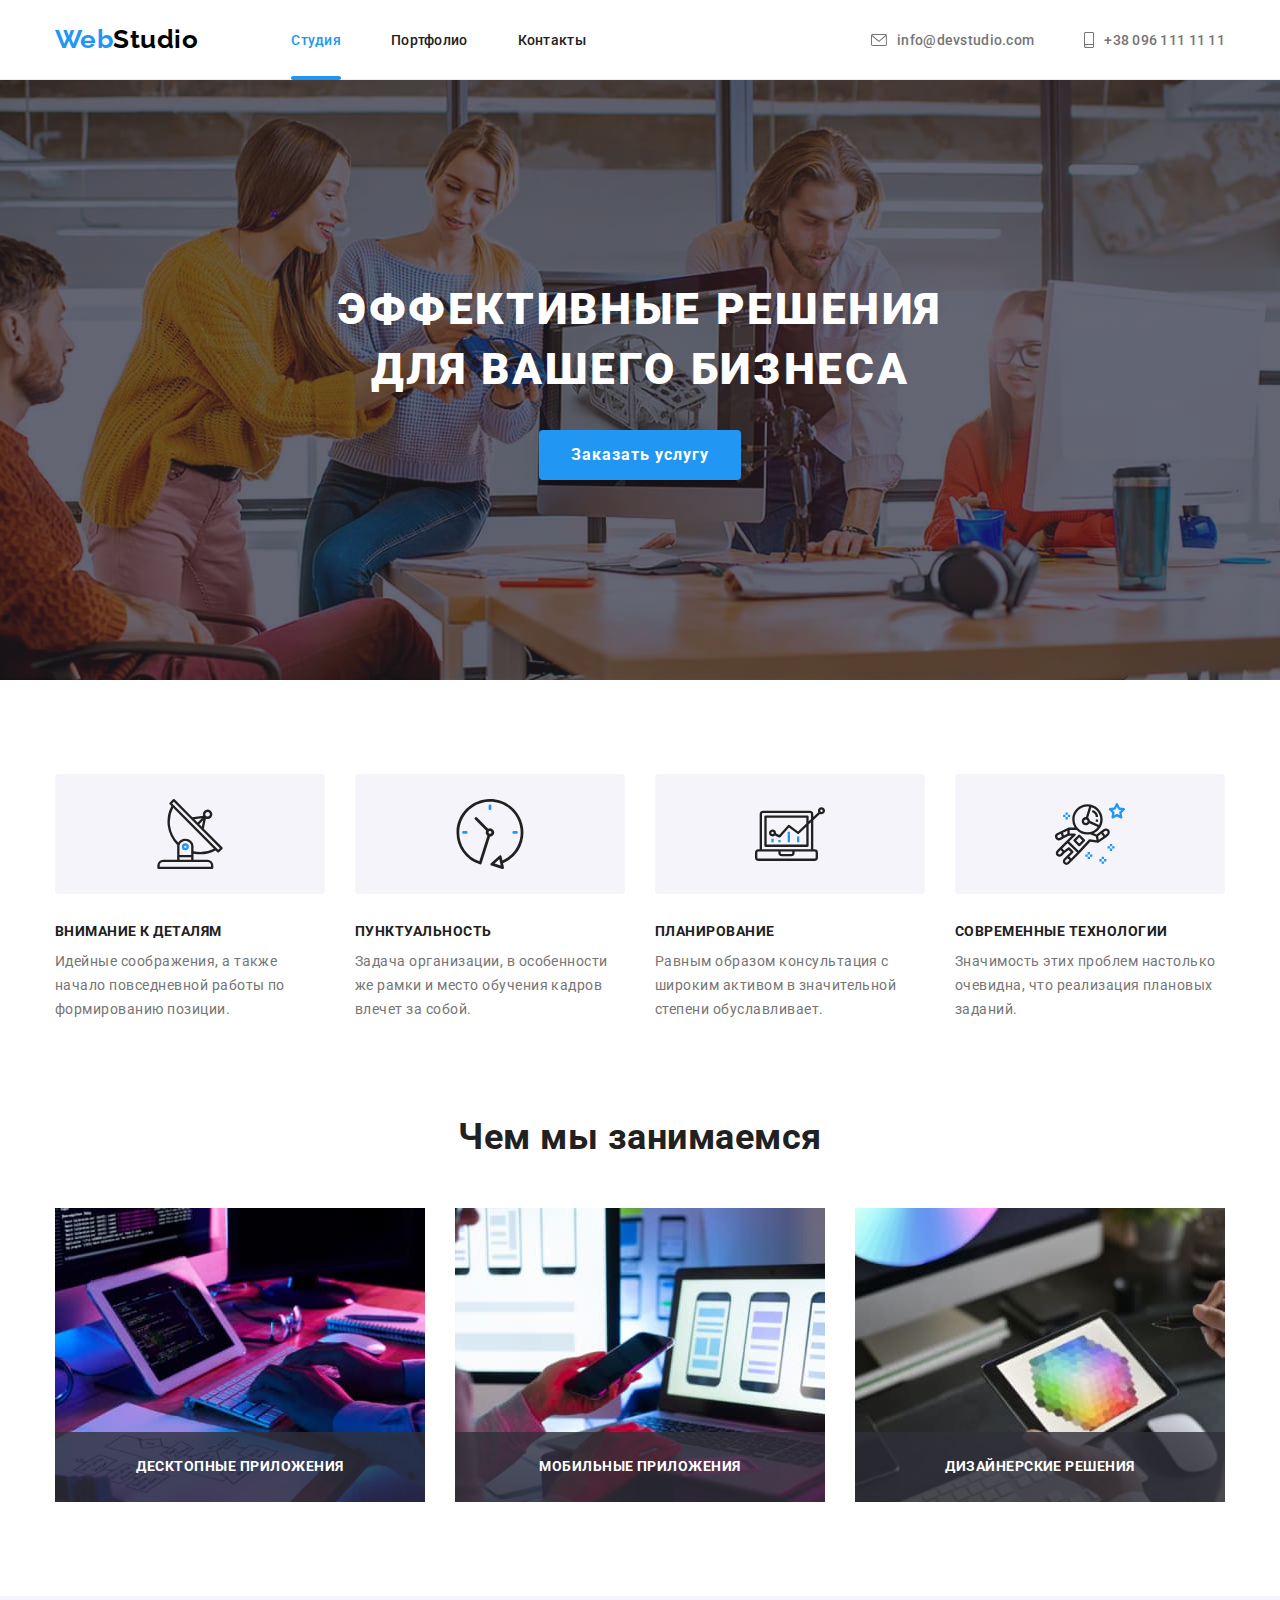
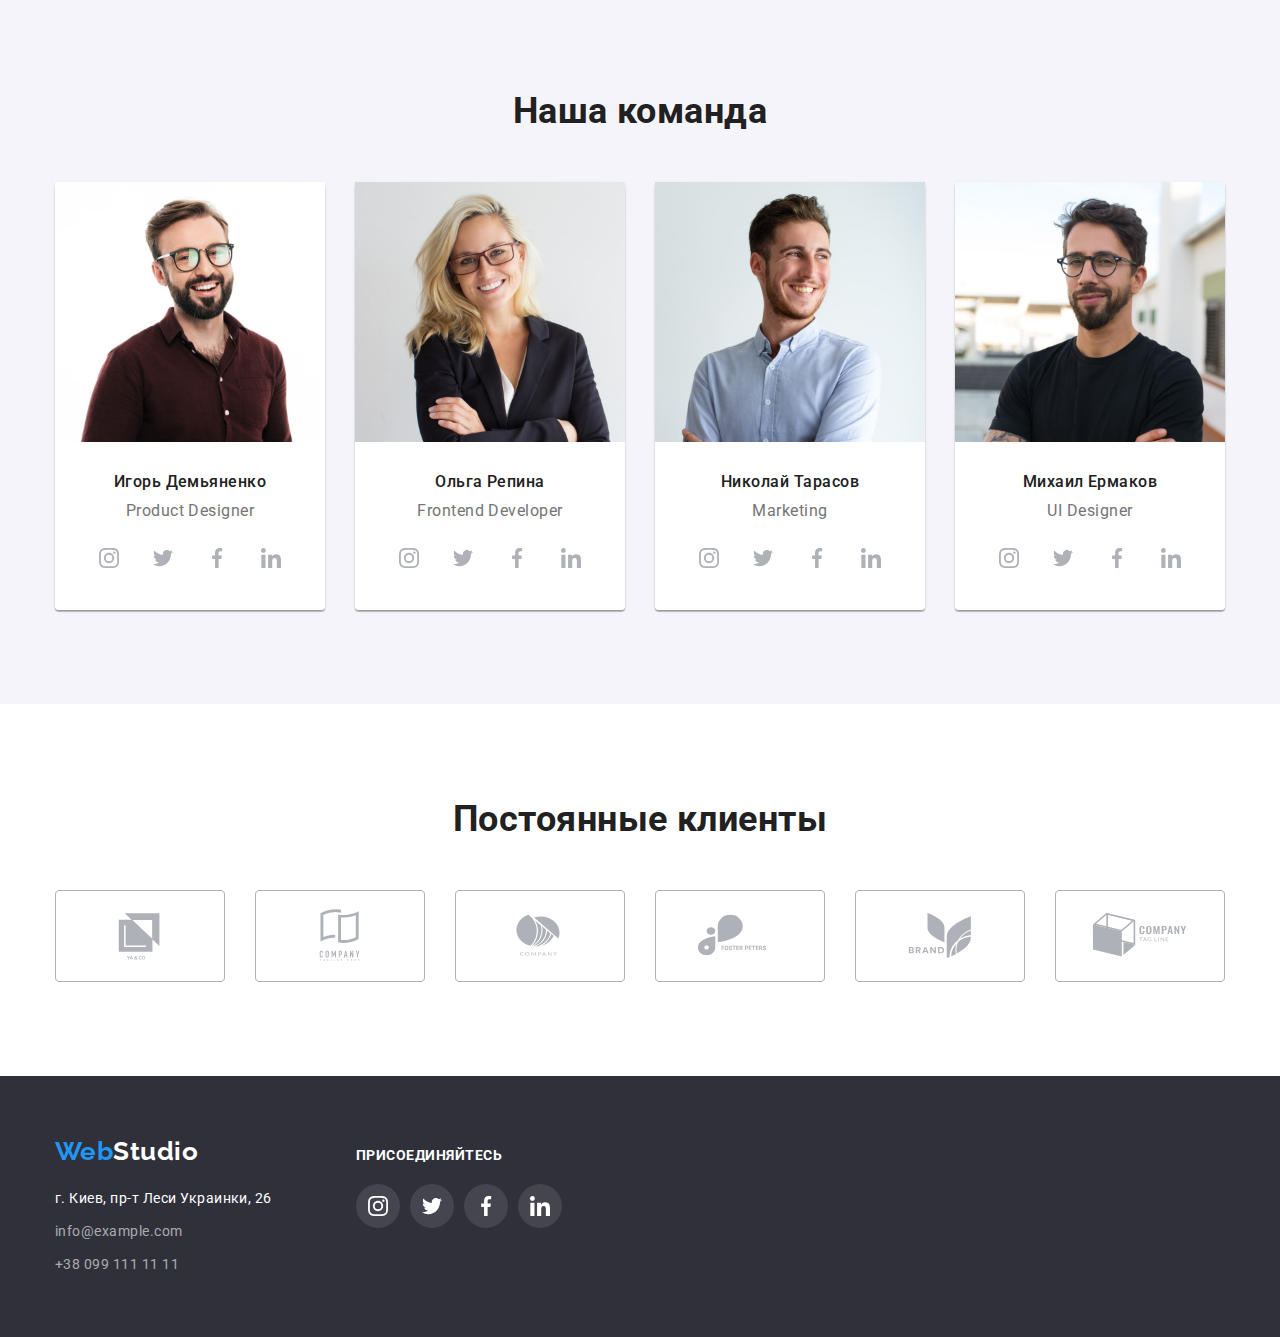
==== index.html @ 4db2b27e "Start hw-6" ====
<!DOCTYPE html>
<html lang="ru">
<head>
    <meta charset="UTF-8">
    <meta http-equiv="X-UA-Compatible" content="IE=edge">
    <meta name="viewport" content="width=device-width, initial-scale=1.0">
    <title>Главная</title>
    <link rel="preconnect" href="https://fonts.gstatic.com">
    <link href="https://fonts.googleapis.com/css2?family=Raleway:wght@700&family=Roboto:wght@400;500;700;900&display=swap" rel="stylesheet">
    <link rel="stylesheet" href="./css/modern-normalize.css">
    <link rel="stylesheet" href="./css/styles.css">
</head>
<body>
    <!-- Верхняя панель -->   
    <header class="header"> 
        <div class="container">      
            <a href=" " class="header-logo"> <span class="logo-blue">Web</span>Studio</a>
            <nav>
                <ul class="header-nav">
                    <li class="header-nav-list"> <a href="./index.html " class="header-link-current">Студия</a> </li>
                    <li class="header-nav-list"> <a href="./portfolio.html" class="header-link">Портфолио</a> </li>
                    <li class="header-nav-list"> <a href=" " class="header-link">Контакты</a> </li>
                </ul>
            </nav>
                <ul class="header-address">
                    <li class="header-address-list"> 
                        <a href="mailto:info@devstudio.com" class="header-address-grey"> 
                            <svg class="icon-envelope" width="16" height="12">
                                <use href="./images/icons.svg#icon-envelope"></use>
                            </svg>
                        info@devstudio.com</a> 
                    </li>
                    <li class="header-address-list"> 
                        <a href="tel:+380961111111" class="header-address-grey">
                            <svg class="icon-smartphone" width="10" height="16">
                                <use href="./images/icons.svg#icon-smartphone"></use>
                            </svg>
                            +38 096 111 11 11</a> 
                    </li>
                </ul>
        </div>
    </header>   
    <!-- Контент -->
    <main class="studio">
        <!-- Эффективные решения -->
        <section class="studio-hero section">
            <div class="container">
                <h1 class="studio-title">Эффективные решения для вашего бизнеса</h1>
                <button type="button" class="button-orderservice" data-modal-open>Заказать услугу</button>
            </div>          
        </section>
        <!-- 4 пункта про нас -->
        <section class="studio-features section">
           <!-- <h2>Наши особенности</h2> -->
            <div class="container">
                <ul class="features-flex">
                    <li class="studio-list">
                        <div class="studio-list-icon">
                            <svg class="icon-feature" width="70" height="70">
                                <use href="./images/icons.svg#icon-antenna"></use>
                            </svg>
                        </div>
                        <h3 class="studio-item">Внимание к деталям</h3>
                        <p class="studio-text">Идейные соображения, а также начало повседневной работы по формированию позиции.</p>
                    </li>
                    <li class="studio-list">
                        <div class="studio-list-icon">
                            <svg class="icon-feature" width="70" height="70">
                                <use href="./images/icons.svg#icon-clock"></use>
                            </svg>
                        </div>
                        <h3 class="studio-item">Пунктуальность</h3>
                        <p class="studio-text">Задача организации, в особенности же рамки и место обучения кадров влечет за собой.</p>
                    </li>
                    <li class="studio-list">
                        <div class="studio-list-icon">
                            <svg class="icon-feature" width="70" height="70">
                                <use href="./images/icons.svg#icon-diagram"></use>
                            </svg>
                        </div>
                        <h3 class="studio-item">Планирование</h3>
                        <p class="studio-text">Равным образом консультация с широким активом в значительной степени обуславливает.</p>
                    </li>
                    <li class="studio-list">
                        <div class="studio-list-icon">
                            <svg class="icon-feature" width="70" height="70">
                                <use href="./images/icons.svg#icon-astronaut"></use>
                            </svg>
                        </div>
                        <h3 class="studio-item">Современные технологии</h3>
                        <p class="studio-text">Значимость этих проблем настолько очевидна, что реализация плановых заданий.</p>
                    </li>
                </ul>
            </div>
        </section>
        <!-- Чем мы занимаесмя -->
        <section class="studio-solutions section">
            <div class="container">
                <h2 class="studio-subtitle">Чем мы занимаемся</h2>
                    <ul class="solution-flex">
                        <li class="studio-image">
                            <img src="./images/doing1.jpg" alt="фото решений для ПК" width="370" />
                            <p class="studio-solution-text">Десктопные приложения</p>
                        </li>
                        <li class="studio-image">
                            <img src="./images/doing2.jpg" alt="фото решений для мобильных телефонов" width="370" />
                            <p class="studio-solution-text">Мобильные приложения</p>
                        </li>
                        <li class="studio-image">
                            <img src="./images/doing3.jpg" alt="фото решений для планшетов" width="370" />
                            <p class="studio-solution-text">Дизайнерские решения</p>
                        </li>
                    </ul>
            </div>
        </section>
        <!-- Наша команда-->
        <section class="studio-team section">
            <div class="container">
                <h2 class="studio-subtitle">Наша команда</h2>
                    <ul class="team-flex">
                        <li class="team-photocard">
                            <img src="./images/igor.jpg" alt="фото Игорь Демьяненко" width="270" /> 
                                <div class="team-text">
                                    <h3 class="team">Игорь Демьяненко</h3>
                                    <p class="team-position">Product Designer</p>
                                    <ul class=icon-social-flex>
                                        <li class="icon-social-list">
                                            <a href="" class="icon-social-link">
                                                <svg class="icon-social" width="20" height="20">
                                                    <use href="./images/icons.svg#icon-instagram"></use>
                                                </svg>
                                            </a>
                                        </li>
                                        <li class="icon-social-list">
                                            <a href="" class="icon-social-link">
                                                <svg class="icon-social" width="20" height="20">
                                                    <use href="./images/icons.svg#icon-twitter"></use>
                                                </svg>
                                            </a>
                                        </li>
                                        <li class="icon-social-list">
                                            <a href="" class="icon-social-link">
                                                <svg class="icon-social" width="20" height="20">
                                                    <use href="./images/icons.svg#icon-facebook"></use>
                                                </svg>
                                            </a>
                                        </li>
                                        <li class="icon-social-list">
                                            <a href="" class="icon-social-link">
                                                <svg class="icon-social" width="20" height="20">
                                                    <use href="./images/icons.svg#icon-linkedin"></use>
                                                </svg>
                                            </a>
                                        </li>
                                    </ul>
                                </div>
                        </li>
                        <li class="team-photocard">
                            <img src="./images/olga.jpg" alt="фото Ольга Репина" width="270" /> 
                                <div class="team-text">
                                    <h3 class="team">Ольга Репина</h3>
                                    <p class="team-position">Frontend Developer</p>
                                    <ul class=icon-social-flex>
                                        <li class="icon-social-list">
                                            <a href="" class="icon-social-link">
                                                <svg class="icon-social" width="20" height="20">
                                                    <use href="./images/icons.svg#icon-instagram"></use>
                                                </svg>
                                            </a>
                                        </li>
                                        <li class="icon-social-list">
                                            <a href="" class="icon-social-link">
                                                <svg class="icon-social" width="20" height="20">
                                                    <use href="./images/icons.svg#icon-twitter"></use>
                                                </svg>
                                            </a>
                                        </li>
                                        <li class="icon-social-list">
                                            <a href="" class="icon-social-link">
                                                <svg class="icon-social" width="20" height="20">
                                                    <use href="./images/icons.svg#icon-facebook"></use>
                                                </svg>
                                            </a>
                                        </li>
                                        <li class="icon-social-list">
                                            <a href="" class="icon-social-link">
                                                <svg class="icon-social" width="20" height="20">
                                                    <use href="./images/icons.svg#icon-linkedin"></use>
                                                </svg>
                                            </a>
                                        </li>
                                    </ul>
                                </div>
                        </li>
                        <li class="team-photocard">
                            <img src="./images/nicholas.jpg" alt="фото Николай Тарасов" width="270" /> 
                                <div class="team-text">       
                                    <h3 class="team">Николай Тарасов</h3>
                                    <p class="team-position">Marketing</p>
                                    <ul class=icon-social-flex>
                                        <li class="icon-social-list">
                                            <a href="" class="icon-social-link">
                                                <svg class="icon-social" width="20" height="20">
                                                    <use href="./images/icons.svg#icon-instagram"></use>
                                                </svg>
                                            </a>
                                        </li>
                                        <li class="icon-social-list">
                                            <a href="" class="icon-social-link">
                                                <svg class="icon-social" width="20" height="20">
                                                    <use href="./images/icons.svg#icon-twitter"></use>
                                                </svg>
                                            </a>
                                        </li>
                                        <li class="icon-social-list">
                                            <a href="" class="icon-social-link">
                                                <svg class="icon-social" width="20" height="20">
                                                    <use href="./images/icons.svg#icon-facebook"></use>
                                                </svg>
                                            </a>
                                        </li>
                                        <li class="icon-social-list">
                                            <a href="" class="icon-social-link">
                                                <svg class="icon-social" width="20" height="20">
                                                    <use href="./images/icons.svg#icon-linkedin"></use>
                                                </svg>
                                            </a>
                                        </li>
                                    </ul>
                                </div> 
                        </li>
                        <li class="team-photocard">
                            <img src="./images/michail.jpg" alt="фото Михаил Ермаков" width="270" /> 
                                <div class="team-text">
                                    <h3 class="team">Михаил Ермаков</h3>
                                    <p class="team-position">UI Designer</p>
                                    <ul class=icon-social-flex>
                                        <li class="icon-social-list">
                                            <a href="" class="icon-social-link">
                                                <svg class="icon-social" width="20" height="20">
                                                    <use href="./images/icons.svg#icon-instagram"></use>
                                                </svg>
                                            </a>
                                        </li>
                                        <li class="icon-social-list">
                                            <a href="" class="icon-social-link">
                                                <svg class="icon-social" width="20" height="20">
                                                    <use href="./images/icons.svg#icon-twitter"></use>
                                                </svg>
                                            </a>
                                        </li>
                                        <li class="icon-social-list">
                                            <a href="" class="icon-social-link">
                                                <svg class="icon-social" width="20" height="20">
                                                    <use href="./images/icons.svg#icon-facebook"></use>
                                                </svg>
                                            </a>
                                        </li>
                                        <li class="icon-social-list">
                                            <a href="" class="icon-social-link">
                                                <svg class="icon-social" width="20" height="20">
                                                    <use href="./images/icons.svg#icon-linkedin"></use>
                                                </svg>
                                            </a>
                                        </li>
                                    </ul>
                                </div> 
                        </li>
                    </ul>
            </div>
        </section>
             <!-- Постоянные клиенты-->
        <section  class="section">
            <div class="container">
                <h2 class="studio-subtitle">Постоянные клиенты</h2>
                    <ul class="client-flex">
                        <li class="client-margin">
                            <a href="" class="icon-clien-border">
                                <svg class="icon-client" width="106" height="60">
                                    <use href="./images/icons.svg#icon-client1"></use>
                                </svg>
                            </a>
                        </li>
                        <li class="client-margin">
                            <a href="" class="icon-clien-border">
                                <svg class="icon-client" width="106" height="60">
                                    <use href="./images/icons.svg#icon-client2"></use>
                                </svg>
                            </a>
                        </li>
                        <li class="client-margin">
                            <a href="" class="icon-clien-border">
                                <svg class="icon-client" width="106" height="60">
                                    <use href="./images/icons.svg#icon-client3"></use>
                                </svg>
                            </a>
                        </li>
                        <li class="client-margin">
                            <a href="" class="icon-clien-border">
                                <svg class="icon-client" width="106" height="60">
                                    <use href="./images/icons.svg#icon-client4"></use>
                                </svg>
                            </a>
                        </li>
                        <li class="client-margin">
                            <a href="" class="icon-clien-border">
                                <svg class="icon-client" width="106" height="60">
                                    <use href="./images/icons.svg#icon-client5"></use>
                                </svg>
                            </a>
                        </li>
                        <li class="client-margin">
                            <a href="" class="icon-clien-border">
                                <svg class="icon-client" width="106" height="60">
                                    <use href="./images/icons.svg#icon-client6"></use>
                                </svg>
                            </a>
                        </li>
                    </ul>

            </div>
        </section>
    </main>
    <!-- Нижняя панель -->
    <footer class="footer">
        <div class="container footer-flex">
            <div>
                <a href=" " class="footer-logo"><span class="logo-blue">Web</span>Studio</a>
                <address>
                    <ul class="footer-address">
                        <li class="footer-list">г. Киев, пр-т Леси Украинки, 26</li>
                        <li class="footer-list"> <a href="mailto:info@example.com" class="footer-address-white">info@example.com</a> </li>
                        <li class="footer-list"> <a href="tel:+380991111111" class="footer-address-white">+38 099 111 11 11</a> </li>
                    </ul>
                </address>
            </div>
            <div>
                <p class="footer-appeal">присоединяйтесь</p>
                <ul class=footer-icon-social-flex>
                    <li class="footer-icon-social-list">
                        <a href="" class="footer-icon-social-link">
                            <svg class="footer-icon-social" width="20" height="20">
                                <use href="./images/icons.svg#icon-instagram"></use>
                            </svg>
                        </a>
                    </li>
                    <li class="footer-icon-social-list">
                        <a href="" class="footer-icon-social-link">
                            <svg class="footer-icon-social" width="20" height="20">
                                <use href="./images/icons.svg#icon-twitter"></use>
                            </svg>
                        </a>
                    </li>
                    <li class="footer-icon-social-list">
                        <a href="" class="footer-icon-social-link">
                            <svg class="footer-icon-social" width="20" height="20">
                                <use href="./images/icons.svg#icon-facebook"></use>
                            </svg>
                        </a>
                    </li>
                    <li class="footer-icon-social-list">
                        <a href="" class="footer-icon-social-link">
                            <svg class="footer-icon-social" width="20" height="20">
                                <use href="./images/icons.svg#icon-linkedin"></use>
                            </svg>
                        </a>
                    </li>
                </ul>
            </div>  
        </div>
    </footer> 
    <!-- Модальное окно -->
    <div class="backdrop is-hidden" data-modal>
        <div class="modal">
            <p></p>
            <button class="button-close-modal" data-modal-close>
                <svg class="icon-cross" width="18" height="18">
                    <use href="./images/icons.svg#icon-cross"></use>
                </svg>
            </button>
        </div>
</div>  
    <script src="./js/modal.js"></script>
</body>
</html>
---- css/styles.css ----
/* Переменные */
:root {
    --black-color-text: #212121;
    --black-color: #000000;
    --white-color: #FFFFFF;
    --blue-color-text: #2196F3;
    --grey-color-text: #757575;
    --grey-color-icon: #AFB1B8;
    --black-background-color: #2F303A;
    --grey-background-color: #F5F4FA;
    --main-font: 'Roboto', sans-serif;
    --accent-font: 'Raleway', sans-serif;
    --timing-function: cubic-bezier(0.4, 0, 0.2, 1);
}
/* Общие стили */
body {
    font-family: var(--main-font);
    color: var(--black-color-text);
    background-color: var(--white-color);
    letter-spacing: 0.03em;
    margin: 0;
}
ul {
    list-style: none;
    margin-top: 0;
    margin-bottom: 0;
    padding: 0;
}
h1,
h2,
h3,
h4,
h5,
h6,
p {
  margin: 0;
}
img {
    display: block;
    max-width: 100%;
    height: auto;
}
.container {
    width: 1200px;
    margin: 0 auto;
    padding: 0 15px;
}
.section {
    padding-top: 94px;
    padding-bottom: 94px;
}
/* Стили верхней панели */
.header {
    border-bottom: 1px solid #ECECEC;
}
.header .container{
    display: flex;
    align-items: center;
}
.header-logo {
    display: inline-block;
    margin-right: 93px;
    padding-top: 24px;
    padding-bottom: 25px;
    text-decoration: none;
    font-family: var(--accent-font);
    font-weight: 700;
    font-size: 26px;
    line-height: 1.17;
    color: var(--black-color);
}
.header-nav,
.header-address {
    display: flex;
    font-weight: 500;
    font-size: 14px;
    line-height: 1.17;
}
.header-nav .header-nav-list:not(:last-child),
.header-address .header-address-list:not(:last-child) {
    margin-right: 50px;
}
.header-address {
    margin-left: auto;
}
.header-link,
.header-link-current,
.header-address-grey {
    display: block;
    padding-top: 32px;
    padding-bottom: 31px;
    text-decoration: none;
    letter-spacing: 0.02em;
    font-family: inherit;
    color: inherit;
    transition: color 250ms var(--timing-function);
}
.header-address-grey {
    display: flex;
    justify-content: center;
    align-items: center;
    color: var(--grey-color-text);
}
.logo-blue,
.header-link:hover,
.header-link:focus,
.header-address-grey:hover,
.header-address-grey:focus,
.header .header-link-current {
    color: var(--blue-color-text);
}
.header-link-current {
    position: relative;
}
.header-link-current::after {
    content: "";
    display: block;
    position: absolute;
    margin-top: 28px;
    width: 100%;
    height: 4px;
    background-color: var(--blue-color-text);
    border-radius: 2px;
}
.icon-envelope,
.icon-smartphone {
    fill: currentColor;
    margin-right: 10px;
}
.icon-envelope:hover,
.icon-envelope:focus,
.icon-smartphone:hover
.icon-smartphone:focus {
    fill: currentColor;
}
/*  Стили контента */
/* Кнопки - pointer, шрифт, цветт,тени*/
.button-orderservice {
    display: inline-block;
    padding: 10px 32px;
    box-shadow: 0px 4px 4px rgba(0, 0, 0, 0.15);
    border-radius: 4px;
    min-width: 200px;
    text-align: center;
    border: none;
    cursor: pointer;
    font-family: inherit;
    font-weight: 700;
    font-size: 16px;
    line-height: 1.88;
    letter-spacing: 0.06em; 
    color: var(--white-color);
    background-color: var( --blue-color-text);
    transition: color 250ms var(--timing-function),
    background-color 250ms var(--timing-function),
    box-shadow 250ms var(--timing-function);
}
.button-orderservice:hover,
.button-orderservice:focus {
    color: var(--white-color);
    background-color: #188CE8;
    box-shadow: 0px 4px 4px rgba(0, 0, 0, 0.15);
}
.button-close-modal {
    padding: 0;
    display: flex;
    justify-content: center;
    align-items: center;
    border: 1px solid rgba(0, 0, 0, 0.1);
    border-radius: 50%;
    width: 30px;
    height: 30px;
    background-color: inherit;
    cursor: pointer;
    margin-left: auto;
}
.icon-cross {
    display: flex;
    justify-content: center;
    align-items: center;
}
.button-portfolio-current,
.button-portfolio {
    display: inline-block;
    text-align: center;
    padding: 6px 22px;
    border-radius: 4px;
    border: none;
    cursor: pointer;
    font-family: inherit;
    font-weight: 500;
    font-size: 16px;
    line-height: 1.63;
    color: var(--black-color-text);
    background-color: var(--grey-background-color);
    transition: color 250ms var(--timing-function),
    background-color 250ms var(--timing-function),
    box-shado 250ms var(--timing-function);
}
.button-portfolio-current,
.button-portfolio:hover,
.button-portfolio:focus {
    color: var(--white-color);
    background-color: var( --blue-color-text);
    box-shadow: 0px 2px 2px rgba(0, 0, 0, 0.12), 
    0px 1px 2px rgba(0, 0, 0, 0.08),
    0px 3px 1px rgba(0, 0, 0, 0.1);
}
/* Стили основного контента Студия*/
.studio-hero {
    padding-top: 200px;
    padding-bottom: 200px;
    text-align: center;
    background-color: 1600px var(--black-background-color);
    background-image: linear-gradient(rgba(47, 48, 58, 0.4), rgba(47, 48, 58, 0.4)), url(../images/hero-background.jpg);
    background-repeat: no-repeat;
    background-position: center;
    background-size: 1600px;
}
.studio-title {
    margin: 0px auto 30px;
    width: 696px;
    font-weight: 900;
    font-size: 44px;
    line-height: 1.36;
    letter-spacing: 0.06em;
    color: var(--white-color);
    text-transform: uppercase;
}
.features-flex {
    display: flex;
}
.studio-list{
    width: 270px;
}
.studio-list:not(:last-child) {
    margin-right: 30px;
}
.studio-list-icon {
    display: flex;
    justify-content: center;
    align-items: center;
    width: 270px; 
    height: 120px;
    margin-bottom: 30px;
    background-color: var(--grey-background-color);
    border-radius: 4px;
}
.studio-item {
    margin-bottom: 10px;
    font-weight: 700;
    font-size: 14px;
    line-height: 1.14;
    text-transform: uppercase;
}
.studio-text {
    font-size: 14px;
    line-height: 1.714;
    color: var(--grey-color-text)
}
.studio-solutions {
    padding-top: 0;
}
.studio-subtitle {
    margin: 0px auto 50px;
    width: 390px;
    font-weight: 700;
    font-size: 36px;
    line-height: 1.17;
    text-align: center;
}
.solution-flex {
    display: flex;
}
.studio-image:not(:last-child) {
    margin-right: 30px;
}
.studio-image {
    position: relative;
}
.studio-solution-text {
    position: absolute;
    bottom: 0;
    left: 0;
    width: 100%;
    height: 70px;
    display: flex;
    justify-content: center;
    align-items: center;
    background-color: rgba(47, 48, 58, 0.8);
    color: var(--white-color);
    font-weight: 700;
    font-size: 14px;
    line-height: 1.14;
    text-align: center;
    text-transform: uppercase;
}
.studio-team {
    background-color: var(--grey-background-color);
}
.team-flex {
    display: flex;
}
.team-photocard:not(:last-child) {
    margin-right: 30px;
}
.team-photocard {
    box-shadow: 0px 2px 1px rgba(0, 0, 0, 0.2), 
    0px 1px 1px rgba(0, 0, 0, 0.14),
    0px 1px 3px rgba(0, 0, 0, 0.12);
    border-radius: 4px;
}
.team-text {
    text-align: center;
    padding: 30px 32px;
    border-bottom-left-radius: 4px;
    border-bottom-right-radius: 4px;
    background-color: var( --white-color);
}
.team {
    margin-bottom: 10px;
    font-weight: 500;
    font-size: 16px;
    line-height: 1.19;
}
.team-position {
    margin-bottom: 16px;
    font-size: 16px;
    line-height: 1.19;
    color: var(--grey-color-text)
}
.icon-social-flex {
    display: flex;
    justify-content: center;
    align-items: center;
}
.icon-social-list:not(:last-child) {
    margin-right: 10px;
}
.icon-social-link {
    display: flex;
    justify-content: center;
    align-items: center;
    width: 44px;
    height: 44px;
    border-radius: 50%;
    color: var(--grey-color-icon);
    transition: color 250ms var(--timing-function),
    background-color 250ms var(--timing-function);
}
.icon-social {
    display: flex;
    justify-content: center;
    align-items: center;
    fill: currentColor;
}
.icon-social-link:hover,
.icon-social-link:focus {
    background-color: var( --blue-color-text);
    color: var(--white-color);
}
.icon-social:hover,
.icon-social:focus {
    fill: currentColor;
}
.client-flex { 
    display: flex;
}
.client-margin:not(:last-child) {
    margin-right: 30px;
}
.icon-clien-border {
    display: flex;
    justify-content: center;
    align-items: center;
    width: 170px;
    height: 92px;
    color: var(--grey-color-icon);
    border: 1px solid var(--grey-color-icon);
    border-radius: 4px;
    transition: color 250ms var(--timing-function),
    border 250ms var(--timing-function);
}
.icon-client {
    fill: currentColor;
}
.icon-clien-border:hover,
.icon-clien-border:focus {
    color: var(--blue-color-text);
    border: 1px solid var(--blue-color-text);
}
.icon-client:hover,
.icon-client:focus {
    fill: currentColor;
}
/* Модальное окно */
.backdrop {
    position: fixed;
    top: 0;
    left: 0;
    width: 100%;
    height: 100%;
    background-color: rgba(0, 0, 0, 0.2);
}
.backdrop.is-hidden {
    opacity: 0;
    visibility: hidden;
    pointer-events: none;
    transition: 400ms Var(--timing-function); 
}
.backdrop.is-hidden .modal {
    transform: translate(-50%, -50%) scale(0.5);
}

.modal {
    position: absolute;
    top: 50%;
    left:50%;
    transform: translate(-50%, -50%) scale(1);
    transition: transform 400ms Var(--timing-function);
    height: 581px;
    width: 528px;
    padding: 8px;
    border-radius: 4px;
    background-color: var(--white-color);
    box-shadow: 0px 1px 3px rgba(0, 0, 0, 0.12), 
    0px 1px 1px rgba(0, 0, 0, 0.14), 
    0px 2px 1px rgba(0, 0, 0, 0.2);  
}
/* Стили основного контента Портфолио*/
.porfolio-nav {
    display: flex;
    justify-content: center;
    margin-bottom: 50px;
}
.porfolio-nav > li:not(:last-child) {
    margin-right: 8px;
}
.portfolio-project {
    display: flex;
    flex-wrap: wrap;
}
.portfolio-project > .porfolio-card:not(:nth-child(3n)) {
    margin-right: 30px;
}
.portfolio-project > .porfolio-card:not(:nth-last-child(-n + 3)) {
    margin-bottom: 30px;
}
.portfolio-overlay-image {
    position: relative;
    overflow: hidden;
}
.portfolio-overlay {
    position: absolute;
    top: 0;
    left: 0;
    width: 100%;
    height: 100%;
    padding: 63px 24px;
    background-color: rgba(33, 150, 243, 0.9);
    opacity: 0;
    transform: translateY(100%);
    transition: 250ms var(--timing-function);
}
.portfolio-overlay-text {
    width: 322px;
    font-size: 18px;
    line-height: 1.556;
    letter-spacing: 0.03em;
    color: var(--white-color);
}
.portfolio-overlay-image:hover .portfolio-overlay,
.portfolio-overlay-image:focus .portfolio-overlay {
    opacity: 1;
    transform: translateY(0%);
    transition: transform  250ms var(--timing-function);
}
.porfolio-card-hover {
    display: block;
    text-decoration: none;
    transition: box-shadow 250ms var(--timing-function);
}
.porfolio-card-hover:hover,
.porfolio-card-hover:focus {
    box-shadow: 1px 4px 6px rgba(0, 0, 0, 0.16), 
    0px 4px 4px rgba(0, 0, 0, 0.06),
    0px 1px 1px rgba(0, 0, 0, 0.12);
}
.portfolio-text {
    padding: 20px 24px;
    border: 1px solid rgba(238, 238, 238, 1);
}
.portfolio-item {
    margin-bottom: 4px;
    font-weight: 700;
    font-size: 18px;
    line-height: 2;
    letter-spacing: 0.06em;
    color: var(--black-color-text);
}
.portfolio-form {
    font-size: 16px;
    line-height: 1.88;
    color: var(--grey-color-text);
}
/* Стили нижней панели */
.footer-logo {
    display: inline-block;
    margin-bottom: 20px;
    text-decoration: none;
    font-family: var(--accent-font);
    font-weight: bold;
    font-size: 26px;
    line-height: 1.17;
    color: var(--white-color);
}
.footer {
    margin-left: 0;
    padding-top: 60px;
    padding-bottom: 60px;
    font-size: 14px;
    line-height: 1.71;
    color: var(--white-color);
    background-color: var(--black-background-color);
}
.footer-flex {
    display: flex;
    align-items: baseline;
}
.footer-address-white {
    text-decoration: none;
    font-family: inherit;
    color: inherit;
    transition: color 250ms var(--timing-function),
}   
.footer-address {
    display: block;
    margin-right: 70px;
    font-style: normal;
    width: 231px;
}
.footer-address .footer-list:not(:last-child) {
    margin-bottom: 9px;
}
.footer .footer-address-white {
    color: rgba(255, 255, 255, 0.6);
}
.footer-address-white:hover,
.footer-address-white:focus {
    color: var(--blue-color-text);
    transition: color 250ms var(--timing-function);
}
.footer-appeal {
    width: 145px;
    text-transform: uppercase;
    font-weight: 700;
    font-size: 14px;
    line-height: 1.17;
    margin-bottom: 20px;
}
.footer-icon-social-flex {
    display: flex;
    justify-content: center;
    align-items: center;
}
.footer-icon-social-list:not(:last-child) {
    margin-right: 10px;
}
.footer-icon-social-link {
    display: flex;
    justify-content: center;
    align-items: center;
    width: 44px;
    height: 44px;
    border-radius: 50%;
    color: var(--white-color);
    background-color:rgba(255, 255, 255, 0.1);
    transition: background-color 250ms var(--timing-function);
}
.footer-icon-social {
    display: flex;
    justify-content: center;
    align-items: center;
    fill: currentColor;
}
.footer-icon-social-link:hover,
.footer-icon-social-link:focus {
    background-color: var( --blue-color-text);
    color: var(--white-color);
}
.footer-icon-social:hover {
    fill: currentColor;
}
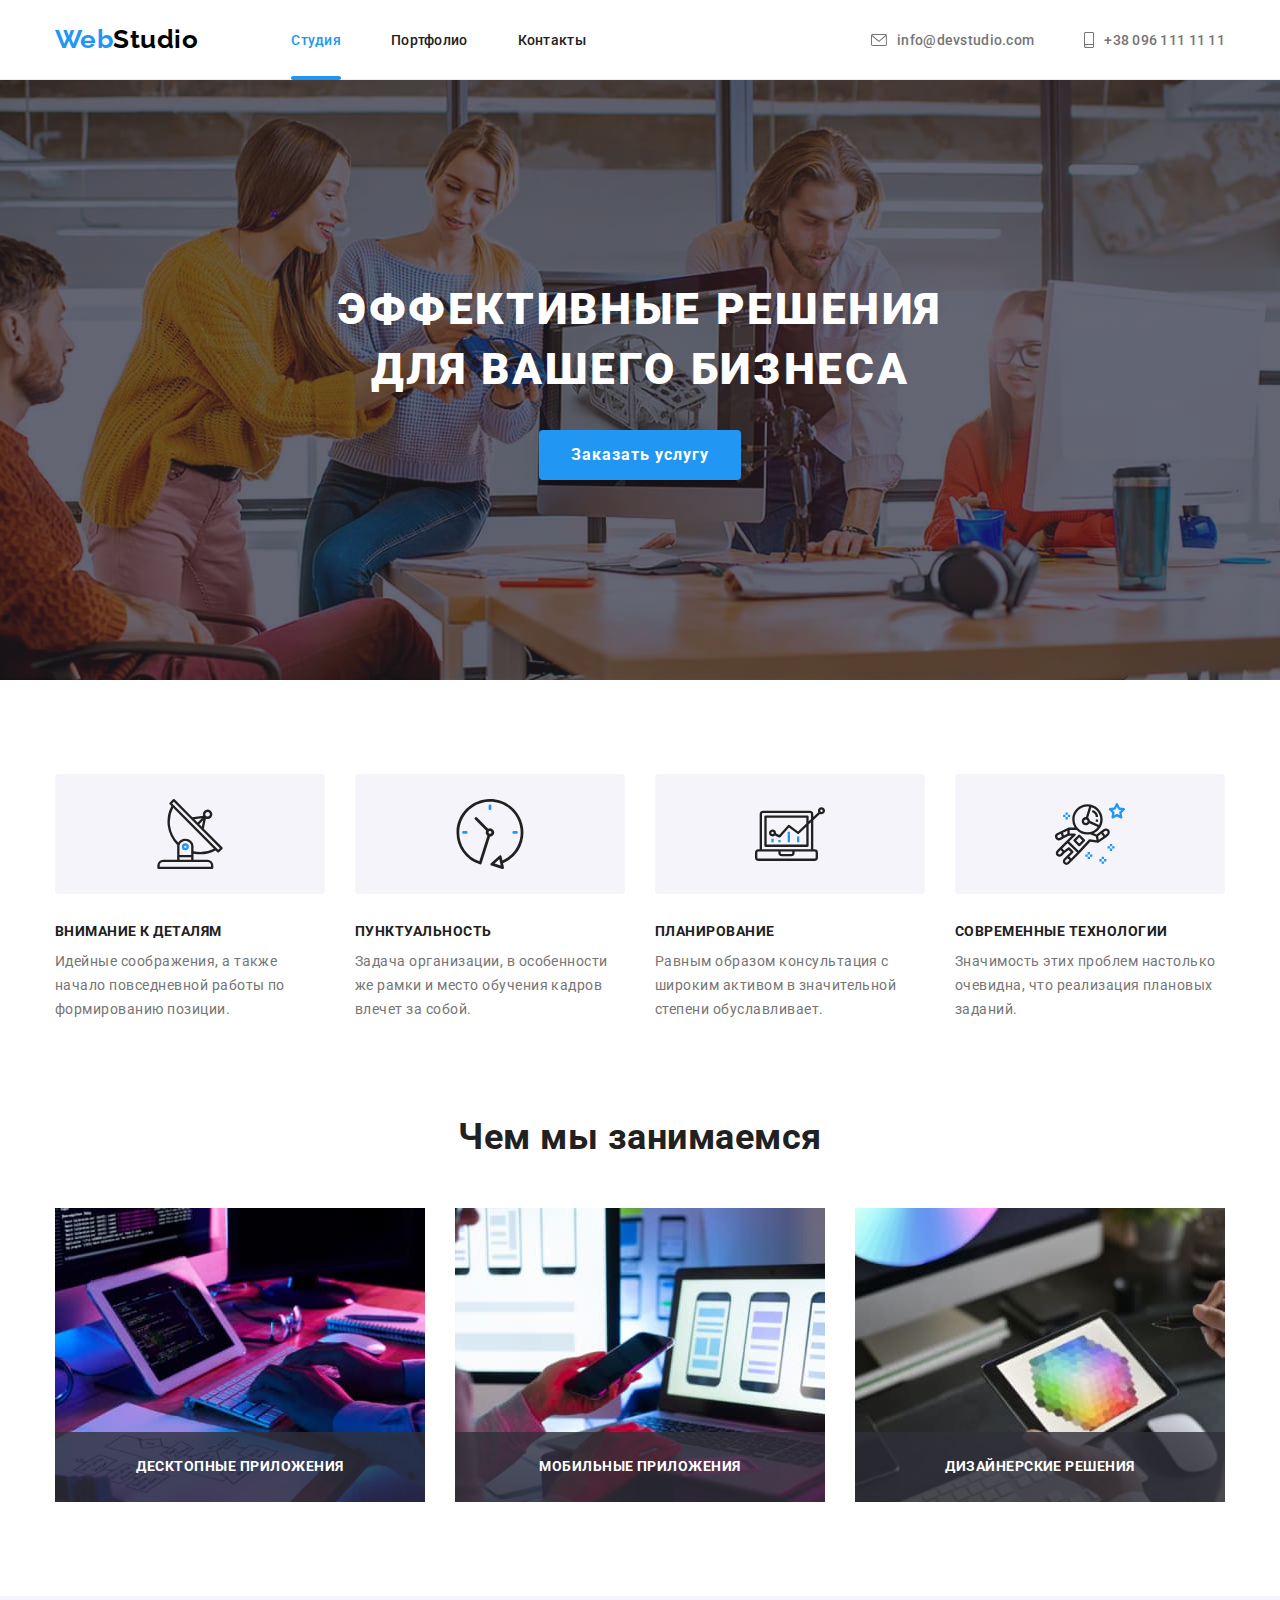
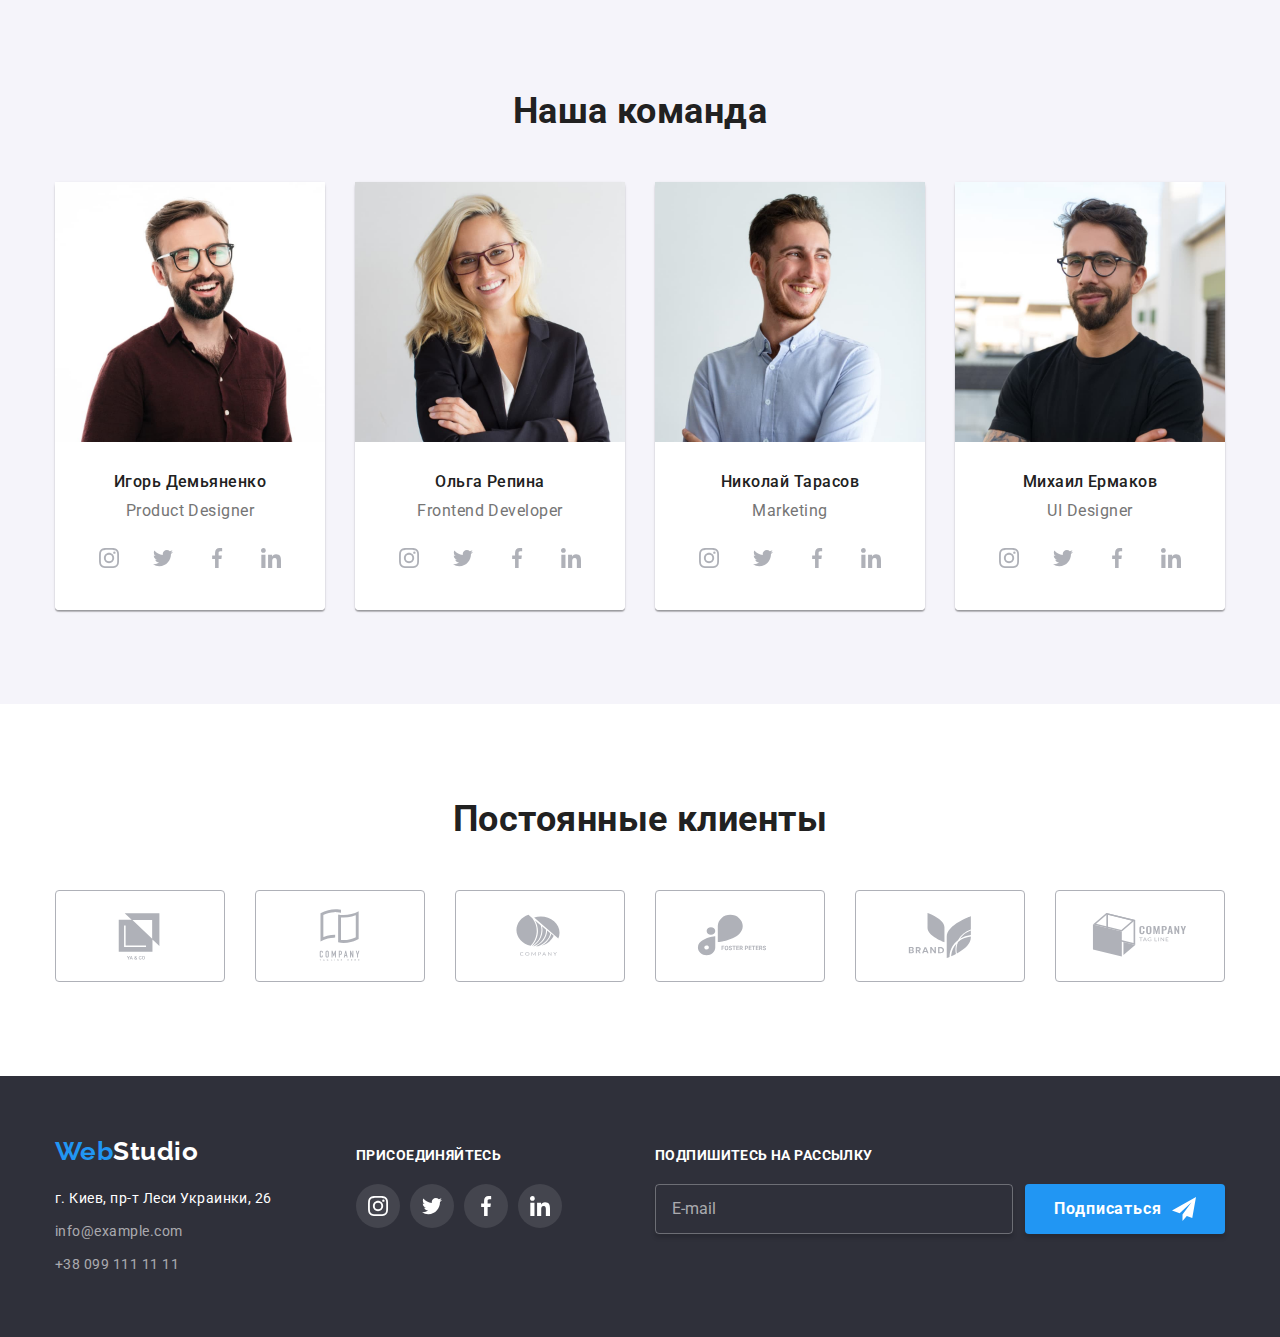
==== commit 8e50a499: "Add input" ====
--- a/index.html
+++ b/index.html
@@ -324,6 +324,7 @@
     <!-- Нижняя панель -->
     <footer class="footer">
         <div class="container footer-flex">
+            <!-- Нижняя панель контакты -->
             <div>
                 <a href=" " class="footer-logo"><span class="logo-blue">Web</span>Studio</a>
                 <address>
@@ -334,6 +335,7 @@
                     </ul>
                 </address>
             </div>
+            <!-- Нижняя панель призыв -->
             <div>
                 <p class="footer-appeal">присоединяйтесь</p>
                 <ul class=footer-icon-social-flex>
@@ -366,18 +368,56 @@
                         </a>
                     </li>
                 </ul>
-            </div>  
+            </div>
+             <!-- Нижняя панель подписка -->
+            <div>
+                <p class="footer-appeal">подпишитесь на рассылку</p>
+                <form class="footer-send-email">
+                    <label for="email"></label>
+                    <input type="email" name="email" id="email" placeholder="E-mail" class="footer-send-input"/>
+                    <button type="submit" class="button-send-email">Подписаться
+                        <svg class="icon-send" width="24" height="24">
+                            <use href="./images/icons.svg#icon-send"></use>
+                        </svg>
+                    </button>
+                </form>
+            </div> 
         </div>
     </footer> 
     <!-- Модальное окно -->
     <div class="backdrop is-hidden" data-modal>
         <div class="modal">
-            <p></p>
             <button class="button-close-modal" data-modal-close>
                 <svg class="icon-cross" width="18" height="18">
                     <use href="./images/icons.svg#icon-cross"></use>
                 </svg>
             </button>
+            <p class="form-title">Оставьте свои данные, мы вам перезвоним</p>
+            <form class="form">  
+                <div class="form-fild">
+                    <label for="name" class="form-label">Имя</label>
+                    <input type="text" name="name" id="name" class="form-input"/>
+                </div>
+                <div class="form-fild">
+                    <label for="tel" class="form-label">Телефон</label>
+                    <input type="tel" name="tel" id="tel" class="form-input"/>
+                </div>
+                <div class="form-fild">
+                    <label for="mail" class="form-label">Почта</label>
+                    <input type="email" name="mail" id="mail" class="form-input"/>
+                </div>
+                <div class="form-fild">
+                    <label for="comment" class="form-label">Комментарий</label>
+                    <textarea name="comment" id="comment" rows="8" placeholder="Введите текст" class="form-input-comment"></textarea>
+                </div>
+                <div class="form-fild-policy">
+                    <input type="checkbox" name="policy" id="policy"/>
+                    <ladel for="policy">Соглашаюсь с рассылкой и принимаю <a href="" class="contract">Условия договора</a></ladel>
+                </div>
+                <div class="form-fild-button">
+                    <button type="submit" class="button-send-modal">Отправить</button>
+                </div>
+            </form>
         </div>
 </div>  
     <script src="./js/modal.js"></script>
--- a/css/styles.css
+++ b/css/styles.css
@@ -161,24 +161,6 @@
     background-color: #188CE8;
     box-shadow: 0px 4px 4px rgba(0, 0, 0, 0.15);
 }
-.button-close-modal {
-    padding: 0;
-    display: flex;
-    justify-content: center;
-    align-items: center;
-    border: 1px solid rgba(0, 0, 0, 0.1);
-    border-radius: 50%;
-    width: 30px;
-    height: 30px;
-    background-color: inherit;
-    cursor: pointer;
-    margin-left: auto;
-}
-.icon-cross {
-    display: flex;
-    justify-content: center;
-    align-items: center;
-}
 .button-portfolio-current,
 .button-portfolio {
     display: inline-block;
@@ -393,40 +375,6 @@
 .icon-client:focus {
     fill: currentColor;
 }
-/* Модальное окно */
-.backdrop {
-    position: fixed;
-    top: 0;
-    left: 0;
-    width: 100%;
-    height: 100%;
-    background-color: rgba(0, 0, 0, 0.2);
-}
-.backdrop.is-hidden {
-    opacity: 0;
-    visibility: hidden;
-    pointer-events: none;
-    transition: 400ms Var(--timing-function); 
-}
-.backdrop.is-hidden .modal {
-    transform: translate(-50%, -50%) scale(0.5);
-}
-
-.modal {
-    position: absolute;
-    top: 50%;
-    left:50%;
-    transform: translate(-50%, -50%) scale(1);
-    transition: transform 400ms Var(--timing-function);
-    height: 581px;
-    width: 528px;
-    padding: 8px;
-    border-radius: 4px;
-    background-color: var(--white-color);
-    box-shadow: 0px 1px 3px rgba(0, 0, 0, 0.12), 
-    0px 1px 1px rgba(0, 0, 0, 0.14), 
-    0px 2px 1px rgba(0, 0, 0, 0.2);  
-}
 /* Стили основного контента Портфолио*/
 .porfolio-nav {
     display: flex;
@@ -551,17 +499,19 @@
     transition: color 250ms var(--timing-function);
 }
 .footer-appeal {
-    width: 145px;
+    width: 100%;
     text-transform: uppercase;
     font-weight: 700;
     font-size: 14px;
     line-height: 1.17;
+    letter-spacing: 0.03em;
     margin-bottom: 20px;
 }
 .footer-icon-social-flex {
     display: flex;
     justify-content: center;
     align-items: center;
+    margin-right: 93px;
 }
 .footer-icon-social-list:not(:last-child) {
     margin-right: 10px;
@@ -590,4 +540,206 @@
 }
 .footer-icon-social:hover {
     fill: currentColor;
+}
+.footer-send-email {
+    display: flex;
+    justify-content: center;
+    align-items: center;
+}
+.footer-send-input {
+    border: 1px solid rgba(255, 255, 255, 0.3);
+    border-radius: 4px;
+    box-shadow: 0px 4px 4px rgba(0, 0, 0, 0.15);
+    width: 358px;
+    height: 50px;
+    padding: 15px 16px;
+    margin-right: 12px;
+    font-size: 16px;
+    line-height: 1.25;
+    background-color: inherit;
+    color: var(--white-color);
+}
+.footer-send-input::placeholder {
+    color: rgba(255, 255, 255, 0.6);
+}
+.button-send-email {
+    display: flex;
+    justify-content: center;
+    align-items: center;
+    box-shadow: 0px 4px 4px rgba(0, 0, 0, 0.15);
+    border-radius: 4px;
+    border: none;
+    width: 200px;
+    height: 50px;
+    cursor: pointer;
+    font-family: inherit;
+    font-weight: 700;
+    font-size: 16px;
+    line-height: 1.88;
+    letter-spacing: 0.06em; 
+    color: var(--white-color);
+    background-color: var( --blue-color-text);
+    transition: color 250ms var(--timing-function),
+    background-color 250ms var(--timing-function),
+    box-shadow 250ms var(--timing-function);
+}
+.button-send-email:hover,
+.button-send-email:focus {
+    color: var(--white-color);
+    background-color: #188CE8;
+    box-shadow: 0px 4px 4px rgba(0, 0, 0, 0.15);
+}
+.icon-send {
+    margin-left: 10px;
+    fill: currentColor;
+}
+.icon-send:hover {
+    fill: currentColor;
+}
+/* Модальное окно */
+.backdrop {
+    position: fixed;
+    top: 0;
+    left: 0;
+    width: 100%;
+    height: 100%;
+    background-color: rgba(0, 0, 0, 0.2);
+}
+.backdrop.is-hidden {
+    opacity: 0;
+    visibility: hidden;
+    pointer-events: none;
+    transition: 400ms Var(--timing-function); 
+}
+.backdrop.is-hidden .modal {
+    transform: translate(-50%, -50%) scale(0.5);
+}
+.modal {
+    position: absolute;
+    top: 50%;
+    left:50%;
+    transform: translate(-50%, -50%) scale(1);
+    transition: transform 400ms Var(--timing-function);
+    height: 581px;
+    width: 528px;
+    border-radius: 4px;
+    background-color: var(--white-color);
+    box-shadow: 0px 1px 3px rgba(0, 0, 0, 0.12), 
+    0px 1px 1px rgba(0, 0, 0, 0.14), 
+    0px 2px 1px rgba(0, 0, 0, 0.2);  
+}
+.button-close-modal {
+    padding: 0;
+    display: flex;
+    justify-content: center;
+    align-items: center;
+    border: 1px solid rgba(0, 0, 0, 0.1);
+    border-radius: 50%;
+    width: 30px;
+    height: 30px;
+    margin-right: 8px;
+    margin-top: 8px;
+    background-color: inherit;
+    color: var( --blue-color-text);
+    cursor: pointer;
+    margin-left: auto;
+}
+.icon-cross {
+    display: flex;
+    justify-content: center;
+    align-items: center;
+}
+.icon-cross:hover {
+    fill: currentColor;
+}
+textarea {
+    resize: none;
+}
+.form {
+    padding-right: 40px;
+    padding-left: 40px;
+}
+.form-title {
+    text-align: center;
+    font-weight: 700;
+    font-size: 20px;
+    line-height: 1.15;
+    letter-spacing: 0.03em;
+    margin-top: 2px;
+    margin-bottom: 12px;
+    color: var(--black-color-text);
+}
+.form-fild {
+    display: flex;
+    flex-direction: column;
+    margin-bottom: 10px;
+}
+.form-label {
+    font-weight: 400;
+    font-size: 12px;
+    line-height: 1.17;
+    letter-spacing: 0.01em;
+    color: var(--grey-color-text);
+    margin-bottom: 4px;
+}
+.form-input {
+    border: 1px solid rgba(33, 33, 33, 0.2);
+    border-radius: 4px;
+    height: 40px;
+    padding: 11px 12px;
+}
+.form-input-comment {
+    border: 1px solid rgba(33, 33, 33, 0.2);
+    border-radius: 4px;
+    height: 120px;
+    padding: 12px 16px;
+    font-size: 14px;
+    line-height: 1.14;
+    letter-spacing: 0.01em;
+}
+.form-input-comment::placeholder {
+    color: rgba(117, 117, 117, 0.5);
+}
+.form-fild-policy {
+    text-align: center;
+    margin-top: 20px;
+    margin-bottom: 30px;
+    font-weight: 400;
+    font-size: 14px;
+    line-height: 1.71;
+    letter-spacing: 0.03em;
+    color: var(--grey-color-text);
+}
+.contract {
+    color: var(--blue-color-text);
+}
+.form-fild-button {
+    display: flex;
+    justify-content: center;
+}
+.button-send-modal {
+    display: inline-block;
+    padding: 10px 55px;
+    box-shadow: 0px 4px 4px rgba(0, 0, 0, 0.15);
+    border-radius: 4px;
+    width: 200px;
+    text-align: center;
+    border: none;
+    cursor: pointer;
+    font-family: inherit;
+    font-weight: 700;
+    font-size: 16px;
+    line-height: 1.88;
+    letter-spacing: 0.06em; 
+    color: var(--white-color);
+    background-color: var( --blue-color-text);
+    transition: color 250ms var(--timing-function),
+    background-color 250ms var(--timing-function),
+    box-shadow 250ms var(--timing-function);
+}
+.button-send-modal:hover,
+.button-send-modal:focus {
+    color: var(--white-color);
+    background-color: #188CE8;
+    box-shadow: 0px 4px 4px rgba(0, 0, 0, 0.15);
 }